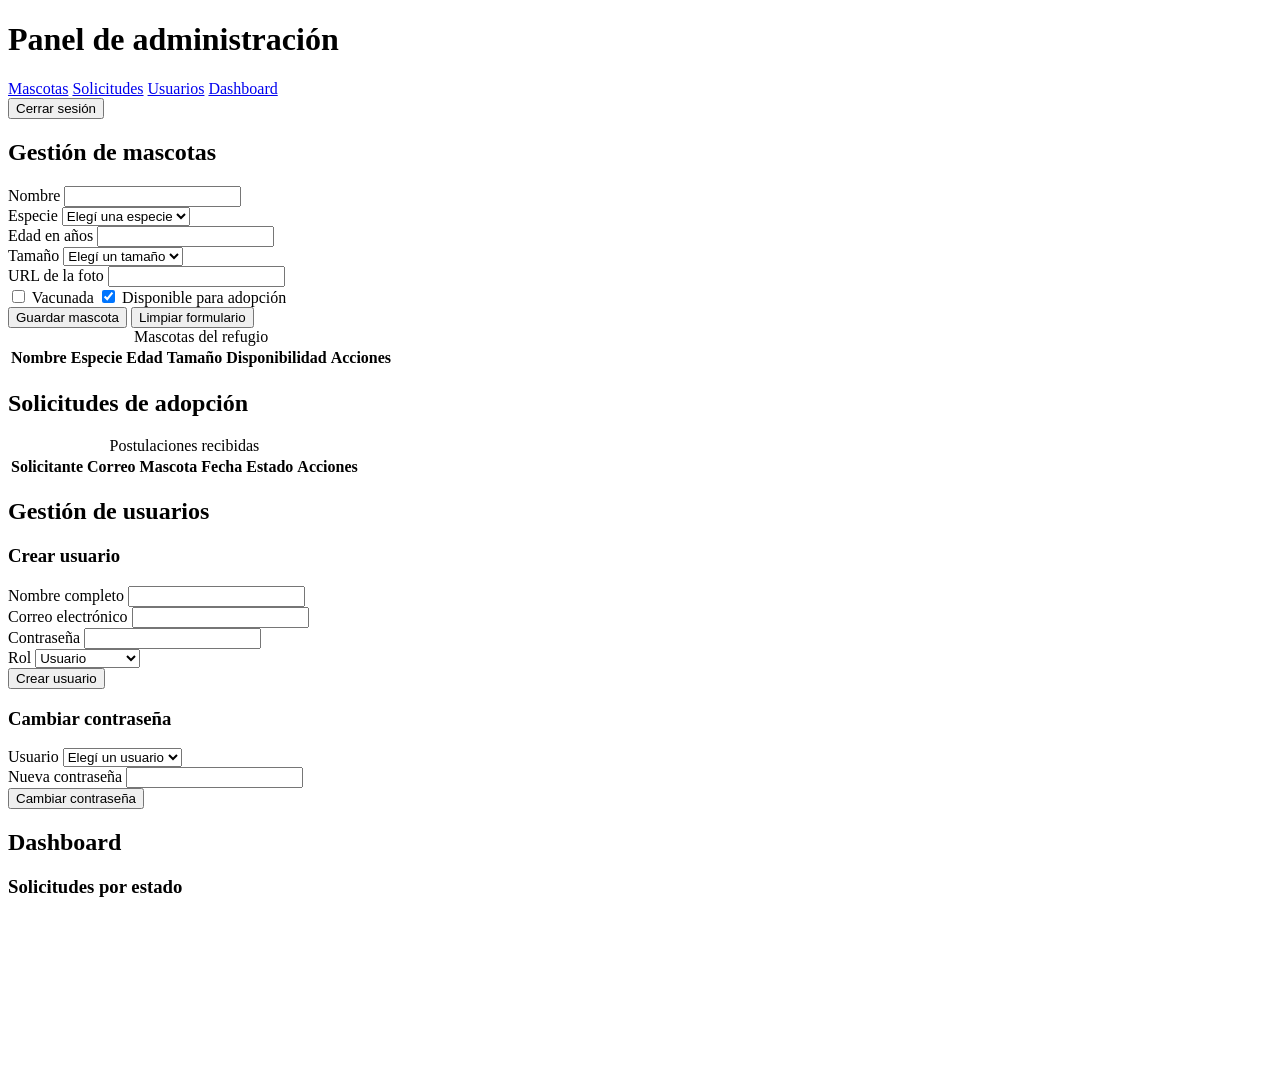
==== html/admin.html @ 625f11a5 "añadiendo estructura de .html" ====
<!DOCTYPE html>
<html lang="es">
<head>
  <meta charset="UTF-8">
  <meta name="viewport" content="width=device-width, initial-scale=1.0">
  <title>Administración | Refugio de mascotas</title>
</head>
<body>
  <header>
    <h1>Panel de administración</h1>

    <nav aria-label="Menú de administración">
      <a href="#mascotas">Mascotas</a>
      <a href="#solicitudes">Solicitudes</a>
      <a href="#usuarios">Usuarios</a>
      <a href="#dashboard">Dashboard</a>
    </nav>

    <button type="button" id="cerrar-sesion">Cerrar sesión</button>
  </header>

  <main>
    <p id="mensaje-admin" role="status"></p>

    <section id="mascotas">
      <h2>Gestión de mascotas</h2>

      <form id="form-mascota" method="post">
        <input type="hidden" id="mascota-id" name="id">

        <div>
          <label for="mascota-nombre">Nombre</label>
          <input type="text" id="mascota-nombre" name="nombre" required>
        </div>

        <div>
          <label for="mascota-especie">Especie</label>
          <select id="mascota-especie" name="especie" required>
            <option value="">Elegí una especie</option>
            <option value="perro">Perro</option>
            <option value="gato">Gato</option>
          </select>
        </div>

        <div>
          <label for="mascota-edad">Edad en años</label>
          <input type="number" id="mascota-edad" name="edad" min="0" step="any" required>
        </div>

        <div>
          <label for="mascota-tamano">Tamaño</label>
          <select id="mascota-tamano" name="tamano" required>
            <option value="">Elegí un tamaño</option>
            <option value="pequeno">Pequeño</option>
            <option value="mediano">Mediano</option>
            <option value="grande">Grande</option>
          </select>
        </div>

        <div>
          <label for="mascota-foto">URL de la foto</label>
          <input type="url" id="mascota-foto" name="foto" required>
        </div>

        <div>
          <label>
            <input type="checkbox" name="vacuna">
            Vacunada
          </label>

          <label>
            <input type="checkbox" name="disponible" checked>
            Disponible para adopción
          </label>
        </div>

        <button type="submit">Guardar mascota</button>
        <button type="reset">Limpiar formulario</button>
      </form>

      <table>
        <caption>Mascotas del refugio</caption>
        <thead>
          <tr>
            <th scope="col">Nombre</th>
            <th scope="col">Especie</th>
            <th scope="col">Edad</th>
            <th scope="col">Tamaño</th>
            <th scope="col">Disponibilidad</th>
            <th scope="col">Acciones</th>
          </tr>
        </thead>
        <tbody id="lista-mascotas"></tbody>
      </table>
    </section>

    <section id="solicitudes">
      <h2>Solicitudes de adopción</h2>

      <table>
        <caption>Postulaciones recibidas</caption>
        <thead>
          <tr>
            <th scope="col">Solicitante</th>
            <th scope="col">Correo</th>
            <th scope="col">Mascota</th>
            <th scope="col">Fecha</th>
            <th scope="col">Estado</th>
            <th scope="col">Acciones</th>
          </tr>
        </thead>
        <tbody id="lista-solicitudes"></tbody>
      </table>
    </section>

    <section id="usuarios">
      <h2>Gestión de usuarios</h2>

      <h3>Crear usuario</h3>
      <form id="form-usuario" method="post">
        <div>
          <label for="usuario-nombre">Nombre completo</label>
          <input type="text" id="usuario-nombre" name="nombre" required>
        </div>

        <div>
          <label for="usuario-email">Correo electrónico</label>
          <input type="email" id="usuario-email" name="email" required>
        </div>

        <div>
          <label for="usuario-password">Contraseña</label>
          <input type="password" id="usuario-password" name="password"
                 autocomplete="new-password" required>
        </div>

        <div>
          <label for="usuario-role">Rol</label>
          <select id="usuario-role" name="role">
            <option value="USUARIO">Usuario</option>
            <option value="ADMIN">Administrador</option>
          </select>
        </div>

        <button type="submit">Crear usuario</button>
      </form>

      <h3>Cambiar contraseña</h3>
      <form id="form-cambiar-password" method="post">
        <div>
          <label for="usuario-seleccionado">Usuario</label>
          <select id="usuario-seleccionado" name="userId" required>
            <option value="">Elegí un usuario</option>
          </select>
        </div>

        <div>
          <label for="nueva-password">Nueva contraseña</label>
          <input type="password" id="nueva-password" name="password"
                 autocomplete="new-password" required>
        </div>

        <button type="submit">Cambiar contraseña</button>
      </form>
    </section>

    <section id="dashboard">
      <h2>Dashboard</h2>
      <h3>Solicitudes por estado</h3>
      <canvas id="grafico-solicitudes" aria-label="Gráfico de solicitudes por estado"
              role="img"></canvas>
    </section>
  </main>
</body>
</html>
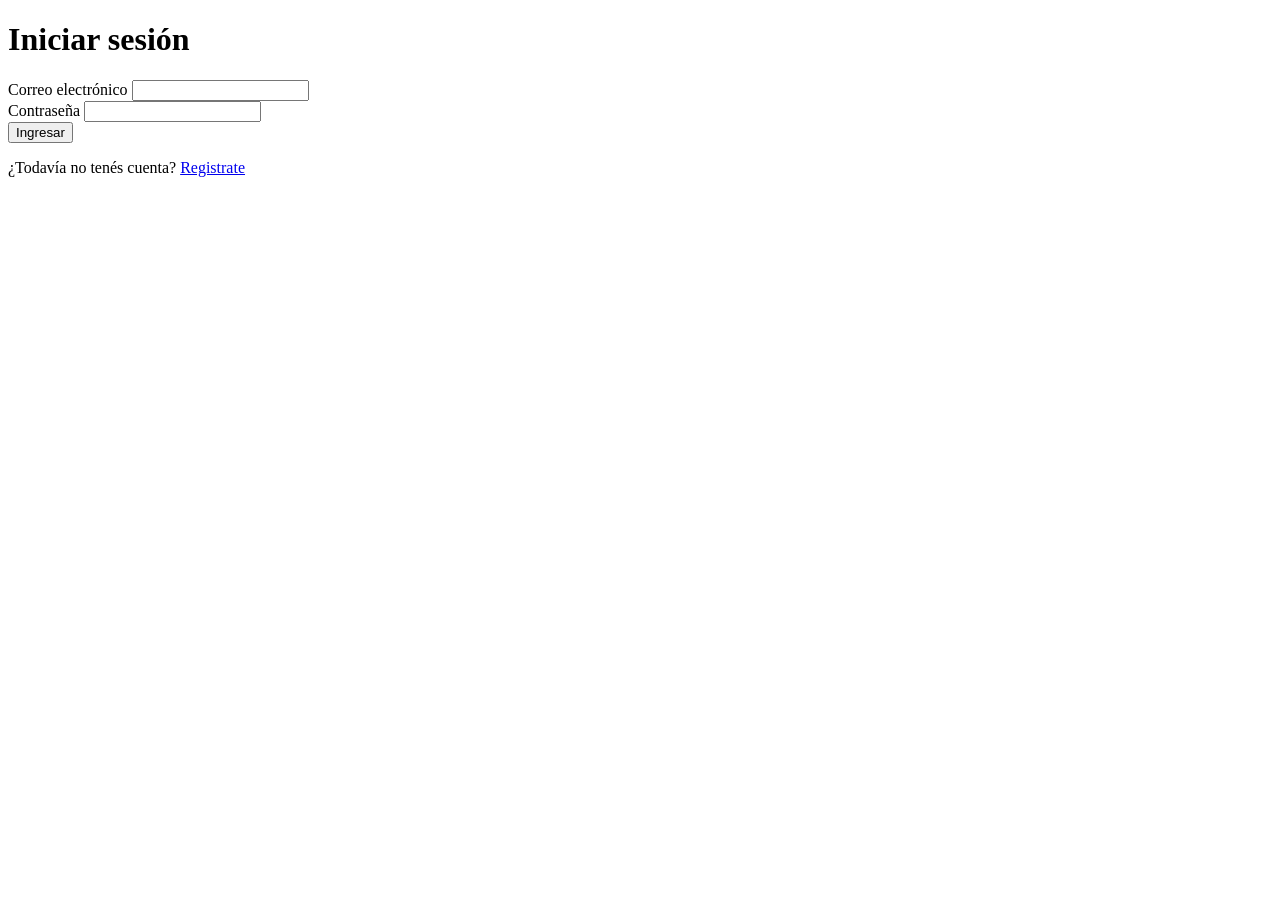
==== commit eed47201: "añado admin.js" ====
--- a/html/admin.html
+++ b/html/admin.html
@@ -4,6 +4,7 @@
   <meta charset="UTF-8">
   <meta name="viewport" content="width=device-width, initial-scale=1.0">
   <title>Administración | Refugio de mascotas</title>
+  <script src="../js/admin.js" defer></script>
 </head>
 <body>
   <header>
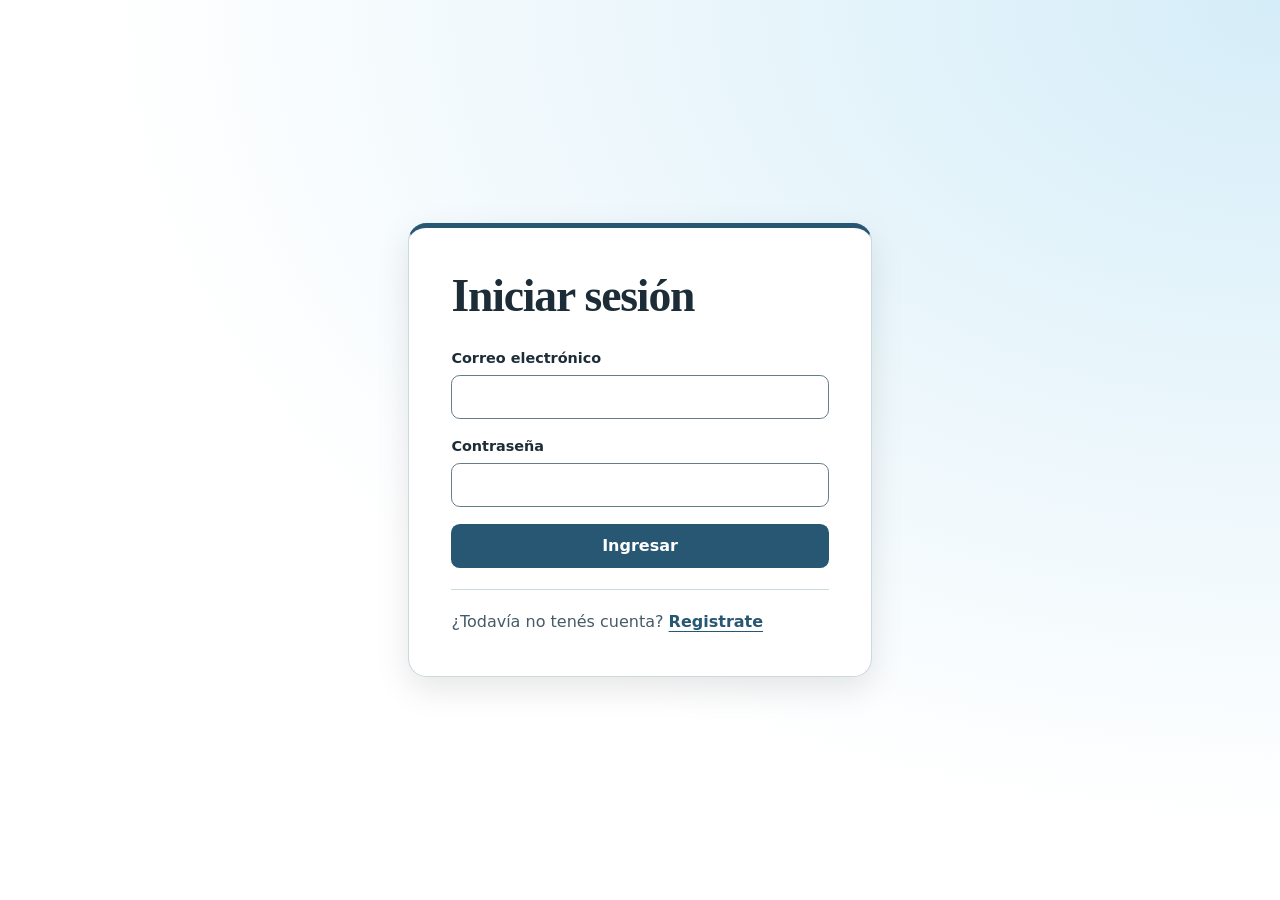
==== commit 644b514e: "linkeo los html a los css" ====
--- a/html/admin.html
+++ b/html/admin.html
@@ -1,176 +1,188 @@
 <!DOCTYPE html>
 <html lang="es">
+
 <head>
-  <meta charset="UTF-8">
-  <meta name="viewport" content="width=device-width, initial-scale=1.0">
-  <title>Administración | Refugio de mascotas</title>
-  <script src="../js/admin.js" defer></script>
+    <meta charset="UTF-8">
+    <meta name="viewport" content="width=device-width, initial-scale=1.0">
+    <title>Administración | Refugio de mascotas</title>
+    <script src="../js/admin.js" defer></script>
+    <link rel="stylesheet" href="../css/admin.css">
 </head>
+
 <body>
-  <header>
-    <h1>Panel de administración</h1>
+    <header>
+        <h1>Panel de administración</h1>
 
-    <nav aria-label="Menú de administración">
-      <a href="#mascotas">Mascotas</a>
-      <a href="#solicitudes">Solicitudes</a>
-      <a href="#usuarios">Usuarios</a>
-      <a href="#dashboard">Dashboard</a>
-    </nav>
+        <nav aria-label="Menú de administración">
+            <a href="#mascotas">Mascotas</a>
+            <a href="#solicitudes">Solicitudes</a>
+            <a href="#usuarios">Usuarios</a>
+            <a href="#dashboard">Dashboard</a>
+            <a href="index.html">Ver catálogo</a>
+        </nav>
 
-    <button type="button" id="cerrar-sesion">Cerrar sesión</button>
-  </header>
 
-  <main>
-    <p id="mensaje-admin" role="status"></p>
+        <button type="button" id="cerrar-sesion">Cerrar sesión</button>
+    </header>
 
-    <section id="mascotas">
-      <h2>Gestión de mascotas</h2>
+    <main>
+        <p id="mensaje-admin" role="status"></p>
 
-      <form id="form-mascota" method="post">
-        <input type="hidden" id="mascota-id" name="id">
+        <section id="mascotas">
+            <h2>Gestión de mascotas</h2>
 
-        <div>
-          <label for="mascota-nombre">Nombre</label>
-          <input type="text" id="mascota-nombre" name="nombre" required>
-        </div>
+            <form id="form-mascota" method="post">
+                <input type="hidden" id="mascota-id" name="id">
 
-        <div>
-          <label for="mascota-especie">Especie</label>
-          <select id="mascota-especie" name="especie" required>
-            <option value="">Elegí una especie</option>
-            <option value="perro">Perro</option>
-            <option value="gato">Gato</option>
-          </select>
-        </div>
+                <div>
+                    <label for="mascota-nombre">Nombre</label>
+                    <input type="text" id="mascota-nombre" name="nombre" required>
+                </div>
 
-        <div>
-          <label for="mascota-edad">Edad en años</label>
-          <input type="number" id="mascota-edad" name="edad" min="0" step="any" required>
-        </div>
+                <div>
+                    <label for="mascota-especie">Especie</label>
+                    <select id="mascota-especie" name="especie" required>
+                        <option value="">Elegí una especie</option>
+                        <option value="perro">Perro</option>
+                        <option value="gato">Gato</option>
+                    </select>
+                </div>
 
-        <div>
-          <label for="mascota-tamano">Tamaño</label>
-          <select id="mascota-tamano" name="tamano" required>
-            <option value="">Elegí un tamaño</option>
-            <option value="pequeno">Pequeño</option>
-            <option value="mediano">Mediano</option>
-            <option value="grande">Grande</option>
-          </select>
-        </div>
+                <div>
+                    <label for="mascota-edad">Edad en años</label>
+                    <input type="number" id="mascota-edad" name="edad" min="0" step="any" required>
+                </div>
 
-        <div>
-          <label for="mascota-foto">URL de la foto</label>
-          <input type="url" id="mascota-foto" name="foto" required>
-        </div>
+                <div>
+                    <label for="mascota-tamano">Tamaño</label>
+                    <select id="mascota-tamano" name="tamano" required>
+                        <option value="">Elegí un tamaño</option>
+                        <option value="pequeno">Pequeño</option>
+                        <option value="mediano">Mediano</option>
+                        <option value="grande">Grande</option>
+                    </select>
+                </div>
 
-        <div>
-          <label>
-            <input type="checkbox" name="vacuna">
-            Vacunada
-          </label>
+                <div>
+                    <label for="mascota-foto">URL de la foto</label>
+                    <input type="url" id="mascota-foto" name="foto" required>
+                </div>
 
-          <label>
-            <input type="checkbox" name="disponible" checked>
-            Disponible para adopción
-          </label>
-        </div>
+                <div>
+                    <label>
+                        <input type="checkbox" name="vacuna">
+                        Vacunada
+                    </label>
 
-        <button type="submit">Guardar mascota</button>
-        <button type="reset">Limpiar formulario</button>
-      </form>
+                    <label>
+                        <input type="checkbox" name="disponible" checked>
+                        Disponible para adopción
+                    </label>
+                </div>
 
-      <table>
-        <caption>Mascotas del refugio</caption>
-        <thead>
-          <tr>
-            <th scope="col">Nombre</th>
-            <th scope="col">Especie</th>
-            <th scope="col">Edad</th>
-            <th scope="col">Tamaño</th>
-            <th scope="col">Disponibilidad</th>
-            <th scope="col">Acciones</th>
-          </tr>
-        </thead>
-        <tbody id="lista-mascotas"></tbody>
-      </table>
-    </section>
+                <button type="submit">Guardar mascota</button>
+                <button type="reset">Limpiar formulario</button>
+            </form>
 
-    <section id="solicitudes">
-      <h2>Solicitudes de adopción</h2>
+            <table>
+                <caption>Mascotas del refugio</caption>
+                <thead>
+                    <tr>
+                        <th scope="col">Nombre</th>
+                        <th scope="col">Especie</th>
+                        <th scope="col">Edad</th>
+                        <th scope="col">Tamaño</th>
+                        <th scope="col">Disponibilidad</th>
+                        <th scope="col">Acciones</th>
+                    </tr>
+                </thead>
+                <tbody id="lista-mascotas"></tbody>
+            </table>
+        </section>
 
-      <table>
-        <caption>Postulaciones recibidas</caption>
-        <thead>
-          <tr>
-            <th scope="col">Solicitante</th>
-            <th scope="col">Correo</th>
-            <th scope="col">Mascota</th>
-            <th scope="col">Fecha</th>
-            <th scope="col">Estado</th>
-            <th scope="col">Acciones</th>
-          </tr>
-        </thead>
-        <tbody id="lista-solicitudes"></tbody>
-      </table>
-    </section>
+        <section id="solicitudes">
+            <h2>Solicitudes de adopción</h2>
 
-    <section id="usuarios">
-      <h2>Gestión de usuarios</h2>
+            <table>
+                <caption>Postulaciones recibidas</caption>
+                <thead>
+                    <tr>
+                        <th scope="col">Solicitante</th>
+                        <th scope="col">Correo</th>
+                        <th scope="col">Mascota</th>
+                        <th scope="col">Fecha</th>
+                        <th scope="col">Estado</th>
+                        <th scope="col">Acciones</th>
+                    </tr>
+                </thead>
+                <tbody id="lista-solicitudes"></tbody>
+            </table>
+        </section>
 
-      <h3>Crear usuario</h3>
-      <form id="form-usuario" method="post">
-        <div>
-          <label for="usuario-nombre">Nombre completo</label>
-          <input type="text" id="usuario-nombre" name="nombre" required>
-        </div>
+        <section id="usuarios">
+            <h2>Gestión de usuarios</h2>
 
-        <div>
-          <label for="usuario-email">Correo electrónico</label>
-          <input type="email" id="usuario-email" name="email" required>
-        </div>
+            <h3>Crear usuario</h3>
+            <form id="form-usuario" method="post">
+                <div>
+                    <label for="usuario-nombre">Nombre completo</label>
+                    <input type="text" id="usuario-nombre" name="nombre" required>
+                </div>
 
-        <div>
-          <label for="usuario-password">Contraseña</label>
-          <input type="password" id="usuario-password" name="password"
-                 autocomplete="new-password" required>
-        </div>
+                <div>
+                    <label for="usuario-email">Correo electrónico</label>
+                    <input type="email" id="usuario-email" name="email" required>
+                </div>
 
-        <div>
-          <label for="usuario-role">Rol</label>
-          <select id="usuario-role" name="role">
-            <option value="USUARIO">Usuario</option>
-            <option value="ADMIN">Administrador</option>
-          </select>
-        </div>
+                <div>
+                    <label for="usuario-password">Contraseña</label>
+                    <input type="password" id="usuario-password" name="password" autocomplete="new-password" required>
+                </div>
 
-        <button type="submit">Crear usuario</button>
-      </form>
+                <div>
+                    <label for="usuario-role">Rol</label>
+                    <select id="usuario-role" name="role">
+                        <option value="USUARIO">Usuario</option>
+                        <option value="ADMIN">Administrador</option>
+                    </select>
+                </div>
 
-      <h3>Cambiar contraseña</h3>
-      <form id="form-cambiar-password" method="post">
-        <div>
-          <label for="usuario-seleccionado">Usuario</label>
-          <select id="usuario-seleccionado" name="userId" required>
-            <option value="">Elegí un usuario</option>
-          </select>
-        </div>
+                <button type="submit">Crear usuario</button>
+            </form>
 
-        <div>
-          <label for="nueva-password">Nueva contraseña</label>
-          <input type="password" id="nueva-password" name="password"
-                 autocomplete="new-password" required>
-        </div>
+            <h3>Cambiar contraseña</h3>
+            <form id="form-cambiar-password" method="post">
+                <div>
+                    <label for="usuario-seleccionado">Usuario</label>
+                    <select id="usuario-seleccionado" name="userId" required>
+                        <option value="">Elegí un usuario</option>
+                    </select>
+                </div>
 
-        <button type="submit">Cambiar contraseña</button>
-      </form>
-    </section>
+                <div>
+                    <label for="nueva-password">Nueva contraseña</label>
+                    <input type="password" id="nueva-password" name="password" autocomplete="new-password" required>
+                </div>
 
-    <section id="dashboard">
-      <h2>Dashboard</h2>
-      <h3>Solicitudes por estado</h3>
-      <canvas id="grafico-solicitudes" aria-label="Gráfico de solicitudes por estado"
-              role="img"></canvas>
-    </section>
-  </main>
+                <button type="submit">Cambiar contraseña</button>
+            </form>
+        </section>
+
+        <section id="dashboard">
+            <h2>Dashboard</h2>
+            <h3>Solicitudes por estado</h3>
+            <label for="filtro-dashboard">Estado de las solicitudes</label>
+            <select id="filtro-dashboard">
+                <option value="">Todos los estados</option>
+                <option value="En revisión">En revisión</option>
+                <option value="Aprobada">Aprobada</option>
+                <option value="Rechazada">Rechazada</option>
+            </select>
+
+            <p id="resumen-dashboard" role="status"></p>
+            <canvas id="grafico-solicitudes" aria-label="Gráfico de solicitudes por estado" role="img"></canvas>
+        </section>
+    </main>
 </body>
+
 </html>
--- a/css/admin.css
+++ b/css/admin.css
@@ -0,0 +1,330 @@
+/* Paleta celeste y blanco */
+:root {
+  color-scheme: light;
+  --fondo: #FFFFFF;
+  --superficie: #FFFFFF;
+  --campo: #FFFFFF;
+  --tinta: #1D2D37;
+  --primario: #285773;
+  --sobre-primario: #FFFFFF;
+  --primario-hover: #1E4359;
+  --variante: #E2F2FA;
+  --tenue: #F4F8FA;
+  --secundario: #266A4B;
+  --contenedor-secundario: #ACF2C9;
+  --sobre-contenedor-secundario: #2D7050;
+  --borde: #CBD9DF;
+  --borde-control: #657D88;
+  --cabecera: #D5EDF8;
+  --sobre-cabecera: #203E51;
+  --cabecera-hover: #B9DEEF;
+  --acento-cabecera: #285773;
+  --radio: 1.15rem;
+  --sombra: 0 12px 34px rgb(0 0 0 / 10%);
+  --margen: clamp(1rem, 4vw, 2.75rem);
+  font-family: system-ui, sans-serif;
+  line-height: 1.5;
+}
+
+*, *::before, *::after {
+  box-sizing: border-box;
+}
+
+[hidden] {
+  display: none !important;
+}
+
+body {
+  margin: 0;
+  background: var(--fondo);
+  color: var(--tinta);
+}
+
+:is(h1, h2, h3, p) {
+  margin: 0;
+  overflow-wrap: anywhere;
+}
+
+:is(h1, h2) {
+  font-family: Georgia, serif;
+  line-height: 1.12;
+  letter-spacing: -.025em;
+}
+
+h1 {
+  font-size: clamp(2.15rem, 4.8vw, 3.6rem);
+}
+
+h2 {
+  font-size: clamp(1.55rem, 3.5vw, 2.15rem);
+}
+
+a {
+  color: var(--primario);
+  text-underline-offset: .22em;
+}
+
+a:hover {
+  text-decoration-thickness: 2px;
+}
+
+:focus-visible {
+  outline: 3px solid var(--primario);
+  outline-offset: 3px;
+}
+
+:is(input, select, button) {
+  font: inherit;
+}
+
+label {
+  display: block;
+  margin-bottom: .35rem;
+  font-size: .9rem;
+  font-weight: 650;
+}
+
+:is(input:not([type="checkbox"], [type="hidden"]), select) {
+  width: 100%;
+  min-width: 0;
+  min-height: 2.75rem;
+  padding: .55rem .75rem;
+  border: 1px solid var(--borde-control);
+  border-radius: .55rem;
+  background: var(--campo);
+  color: var(--tinta);
+}
+
+input[type="checkbox"] {
+  width: 1.15rem;
+  height: 1.15rem;
+  margin: 0;
+  accent-color: var(--primario);
+}
+
+button {
+  min-width: 0;
+  min-height: 2.75rem;
+  padding: .55rem 1rem;
+  border: 1px solid transparent;
+  border-radius: .55rem;
+  background: var(--primario);
+  color: var(--sobre-primario);
+  font-weight: 700;
+  line-height: 1.25;
+  cursor: pointer;
+}
+
+button:hover:not(:disabled) {
+  background: var(--primario-hover);
+}
+
+button:disabled {
+  opacity: .6;
+  cursor: default;
+}
+
+button[type="reset"] {
+  border-color: var(--borde-control);
+  background: var(--superficie);
+  color: var(--primario);
+}
+
+button[type="reset"]:hover:not(:disabled) {
+  background: var(--variante);
+}
+
+[role="status"]:empty {
+  margin: 0;
+}
+
+[role="status"]:not(:empty) {
+  margin-block: 1rem;
+  padding: .75rem 1rem;
+  border-inline-start: .25rem solid var(--secundario);
+  border-radius: .3rem;
+  background: var(--contenedor-secundario);
+  color: var(--sobre-contenedor-secundario);
+}
+
+/* Cabecera y contenido */
+
+body > header {
+  display: flex;
+  flex-wrap: wrap;
+  align-items: center;
+  justify-content: space-between;
+  column-gap: 2rem;
+  row-gap: .75rem;
+  padding: .95rem max(var(--margen), calc((100% - 76rem) / 2));
+  border-bottom: .2rem solid var(--acento-cabecera);
+  background: var(--cabecera);
+  color: var(--sobre-cabecera);
+}
+
+body nav {
+  display: flex;
+  flex-wrap: wrap;
+  align-items: center;
+  gap: .3rem .55rem;
+}
+
+body nav a {
+  display: inline-flex;
+  align-items: center;
+  min-height: 2.75rem;
+  padding: .4rem .65rem;
+  border-radius: .55rem;
+  color: inherit;
+  font-size: .9rem;
+  font-weight: 650;
+  text-decoration: none;
+}
+
+body nav a:is(:hover, [aria-current="page"]) {
+  background: var(--cabecera-hover);
+}
+
+body header button {
+  border-color: var(--acento-cabecera);
+  background: transparent;
+  color: inherit;
+  font-size: .9rem;
+}
+
+body header button:hover:not(:disabled) {
+  background: var(--cabecera-hover);
+}
+
+header :focus-visible {
+  outline-color: var(--acento-cabecera);
+}
+
+body main {
+  width: min(76rem, calc(100% - 2 * var(--margen)));
+  margin-inline: auto;
+  padding-block: clamp(1.6rem, 5vw, 4rem);
+}
+
+/* Administración */
+
+header h1 {
+  font-size: clamp(1.5rem, 3.2vw, 2.1rem);
+}
+
+main {
+  display: grid;
+  gap: 1.2rem;
+}
+
+main > [role="status"]:empty {
+  position: absolute;
+}
+
+main > [role="status"]:not(:empty) {
+  margin: 0;
+}
+
+section {
+  min-width: 0;
+  padding: clamp(1rem, 3vw, 1.65rem);
+  border: 1px solid var(--borde);
+  border-radius: var(--radio);
+  background: var(--superficie);
+  box-shadow: var(--sombra);
+}
+
+h2 {
+  margin-bottom: 1.25rem;
+}
+
+h3 {
+  margin-bottom: .75rem;
+  color: var(--primario);
+  font-size: 1rem;
+}
+
+form {
+  display: grid;
+  grid-template-columns: repeat(auto-fit, minmax(min(100%, 13rem), 1fr));
+  align-items: end;
+  gap: .9rem;
+  padding: clamp(.75rem, 2vw, 1.1rem);
+  border-radius: .75rem;
+  background: var(--variante);
+}
+
+form :is(button[type="submit"], button[type="reset"]) {
+  justify-self: start;
+}
+
+#form-mascota label:has(input[type="checkbox"]) {
+  display: flex;
+  align-items: center;
+  gap: .55rem;
+  min-height: 2.75rem;
+  margin: 0;
+  cursor: pointer;
+}
+
+#form-mascota label:has(input[type="checkbox"]) input {
+  flex-shrink: 0;
+}
+
+form + :is(h3, table) {
+  margin-top: 1.35rem;
+}
+
+table {
+  width: 100%;
+  border-collapse: collapse;
+  font-size: .9rem;
+  text-align: left;
+}
+
+caption {
+  padding-bottom: .6rem;
+  color: var(--primario);
+  font-weight: 700;
+  text-align: left;
+}
+
+:is(th, td) {
+  padding: .7rem .65rem;
+  border-bottom: 1px solid var(--borde);
+  overflow-wrap: anywhere;
+}
+
+th {
+  background: var(--variante);
+  color: var(--primario);
+}
+
+tbody tr:nth-child(even) {
+  background: var(--tenue);
+}
+
+td:last-child button {
+  margin: .2rem .35rem .2rem 0;
+}
+
+td select {
+  min-width: 8.75rem;
+}
+
+canvas {
+  display: block;
+  max-width: 100%;
+  height: auto;
+}
+
+@media (max-width: 52rem) {
+  table {
+    display: block;
+    overflow-x: auto;
+  }
+
+  :is(th, td) {
+    min-width: 5.5rem;
+  }
+}
